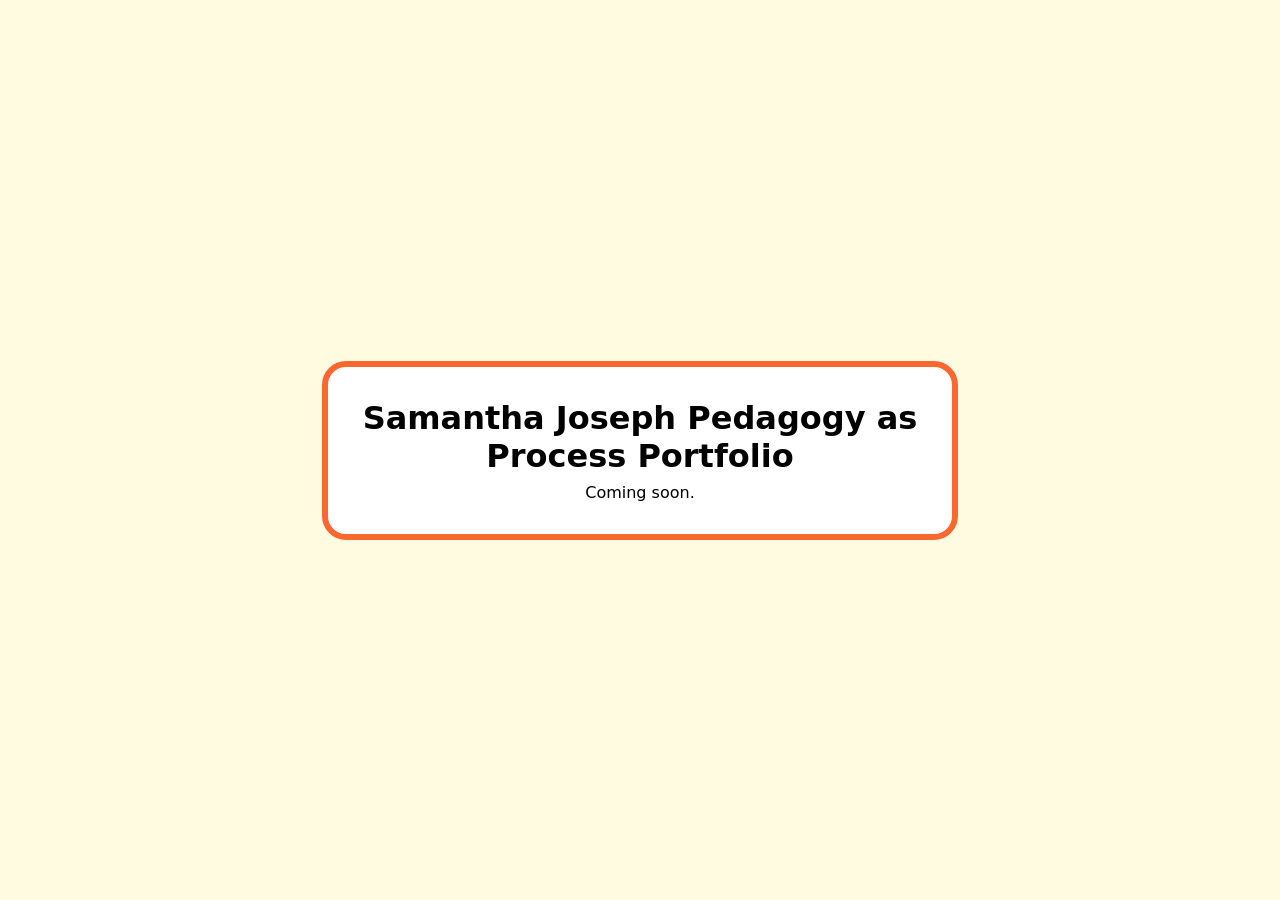
==== index.html @ 89654769 "Placeholder page" ====
<!doctype html>
<html lang="en">
<head>
  <meta charset="utf-8">
  <meta name="viewport" content="width=device-width, initial-scale=1">
  <title>Samantha Joseph Pedagogy as Process Portfolio</title>
  <style>
    body { margin: 0; min-height: 100vh; display: grid; place-items: center; background: #FFFBE0; font-family: system-ui, sans-serif; color: #000; }
    main { margin: 16px; padding: 2rem; background: #fff; border: 6px solid #FA682F; border-radius: 24px; text-align: center; max-width: 560px; }
    h1 { margin: 0 0 .5rem; }
    p { margin: 0; }
  </style>
</head>
<body>
  <main>
    <h1>Samantha Joseph Pedagogy as Process Portfolio</h1>
    <p>Coming soon.</p>
  </main>
</body>
</html>
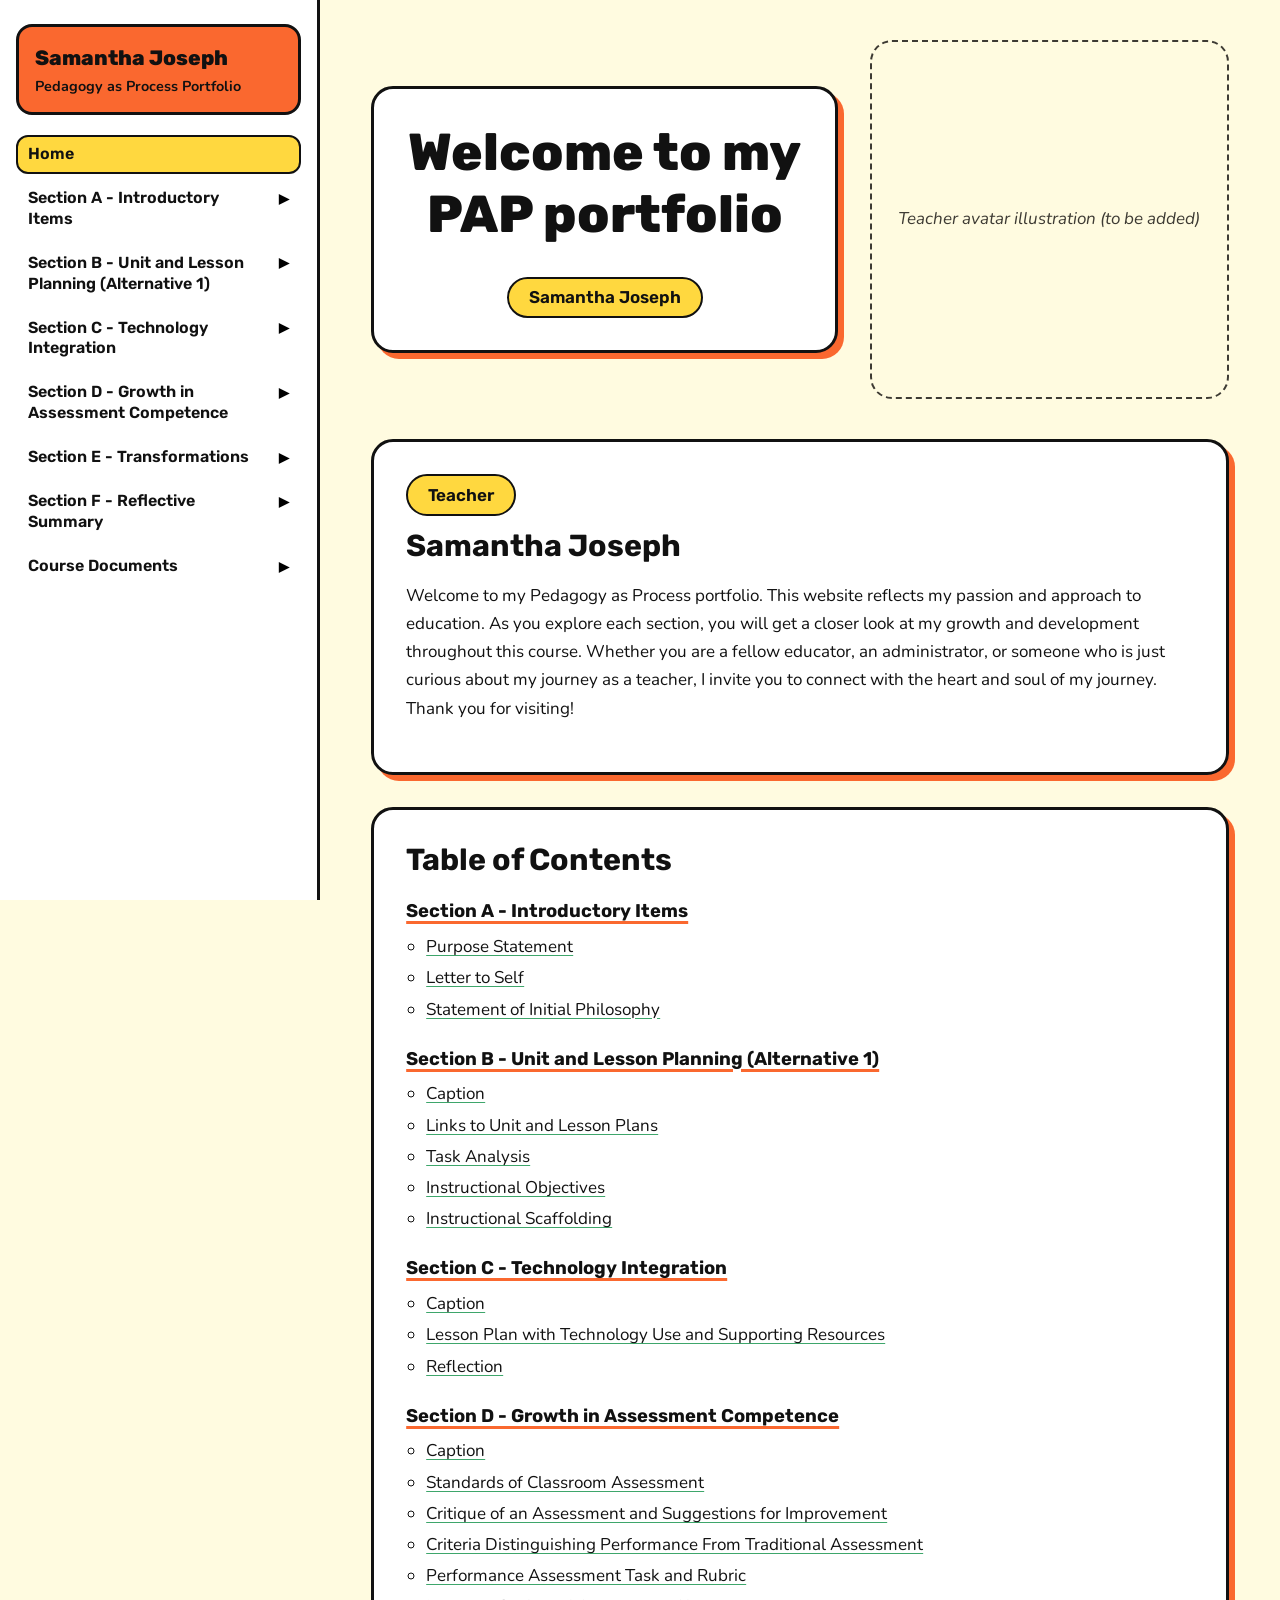
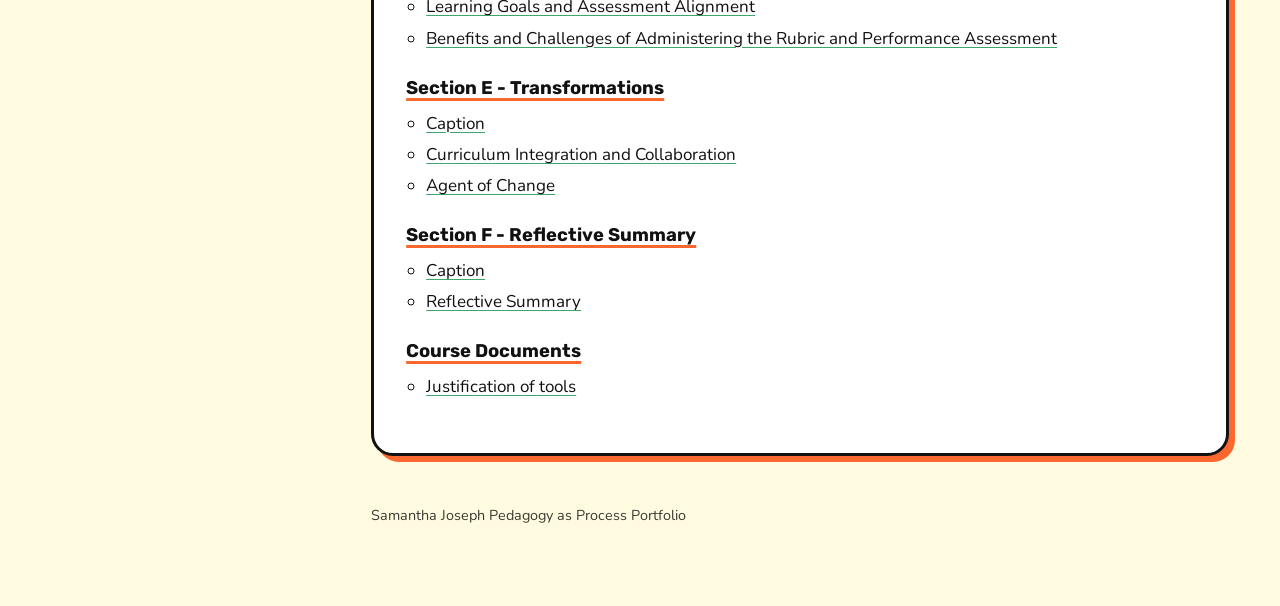
==== commit 47012732: "Site skeleton with full-title sidebar navigation" ====
--- a/index.html
+++ b/index.html
@@ -4,17 +4,110 @@
   <meta charset="utf-8">
   <meta name="viewport" content="width=device-width, initial-scale=1">
   <title>Samantha Joseph Pedagogy as Process Portfolio</title>
-  <style>
-    body { margin: 0; min-height: 100vh; display: grid; place-items: center; background: #FFFBE0; font-family: system-ui, sans-serif; color: #000; }
-    main { margin: 16px; padding: 2rem; background: #fff; border: 6px solid #FA682F; border-radius: 24px; text-align: center; max-width: 560px; }
-    h1 { margin: 0 0 .5rem; }
-    p { margin: 0; }
-  </style>
+  <link rel="preconnect" href="https://fonts.googleapis.com">
+  <link rel="preconnect" href="https://fonts.gstatic.com" crossorigin>
+  <link href="https://fonts.googleapis.com/css2?family=Nunito:wght@400;600;700&family=Rubik:wght@500;600;700;800&display=swap" rel="stylesheet">
+  <link rel="stylesheet" href="assets/css/style.css">
 </head>
 <body>
-  <main>
-    <h1>Samantha Joseph Pedagogy as Process Portfolio</h1>
-    <p>Coming soon.</p>
-  </main>
+  <a class="skip-link" href="#main">Skip to content</a>
+
+  <header class="topbar">
+    <a class="topbar-brand" href="index.html">Samantha Joseph Pedagogy as Process Portfolio</a>
+    <button class="menu-button" type="button" aria-expanded="false" aria-controls="site-nav">Menu</button>
+  </header>
+
+  <div class="layout">
+    <nav id="site-nav" class="sidebar" aria-label="Portfolio sections">
+      <noscript><a href="index.html">Table of Contents</a></noscript>
+    </nav>
+
+    <main id="main">
+      <div class="hero">
+        <div class="card">
+          <h1>Welcome to my PAP portfolio</h1>
+          <span class="pill">Samantha Joseph</span>
+        </div>
+        <div class="image-placeholder">Teacher avatar illustration (to be added)</div>
+      </div>
+
+      <section class="card" aria-labelledby="about-heading">
+        <span class="pill">Teacher</span>
+        <h2 id="about-heading" style="margin-top:.75rem">Samantha Joseph</h2>
+        <p>Welcome to my Pedagogy as Process portfolio. This website reflects my passion and approach to education. As you explore each section, you will get a closer look at my growth and development throughout this course. Whether you are a fellow educator, an administrator, or someone who is just curious about my journey as a teacher, I invite you to connect with the heart and soul of my journey. Thank you for visiting!</p>
+      </section>
+
+      <section class="card" aria-labelledby="toc-heading">
+        <h2 id="toc-heading">Table of Contents</h2>
+        <ul class="toc">
+          <li>
+            <a href="section-a.html">Section A - Introductory Items</a>
+            <ul>
+              <li><a href="section-a.html#purpose-statement">Purpose Statement</a></li>
+              <li><a href="section-a.html#letter-to-self">Letter to Self</a></li>
+              <li><a href="section-a.html#statement-of-initial-philosophy">Statement of Initial Philosophy</a></li>
+            </ul>
+          </li>
+          <li>
+            <a href="section-b.html">Section B - Unit and Lesson Planning (Alternative 1)</a>
+            <ul>
+              <li><a href="section-b.html#caption">Caption</a></li>
+              <li><a href="section-b.html#links-to-unit-and-lesson-plans">Links to Unit and Lesson Plans</a></li>
+              <li><a href="section-b.html#task-analysis">Task Analysis</a></li>
+              <li><a href="section-b.html#instructional-objectives">Instructional Objectives</a></li>
+              <li><a href="section-b.html#instructional-scaffolding">Instructional Scaffolding</a></li>
+            </ul>
+          </li>
+          <li>
+            <a href="section-c.html">Section C - Technology Integration</a>
+            <ul>
+              <li><a href="section-c.html#caption">Caption</a></li>
+              <li><a href="section-c.html#lesson-plan-with-technology-use">Lesson Plan with Technology Use and Supporting Resources</a></li>
+              <li><a href="section-c.html#reflection">Reflection</a></li>
+            </ul>
+          </li>
+          <li>
+            <a href="section-d.html">Section D - Growth in Assessment Competence</a>
+            <ul>
+              <li><a href="section-d.html#caption">Caption</a></li>
+              <li><a href="section-d.html#standards-of-classroom-assessment">Standards of Classroom Assessment</a></li>
+              <li><a href="section-d.html#critique-of-an-assessment">Critique of an Assessment and Suggestions for Improvement</a></li>
+              <li><a href="section-d.html#performance-vs-traditional-assessment">Criteria Distinguishing Performance From Traditional Assessment</a></li>
+              <li><a href="section-d.html#performance-assessment-task-and-rubric">Performance Assessment Task and Rubric</a></li>
+              <li><a href="section-d.html#learning-goals-and-assessment-alignment">Learning Goals and Assessment Alignment</a></li>
+              <li><a href="section-d.html#benefits-and-challenges">Benefits and Challenges of Administering the Rubric and Performance Assessment</a></li>
+            </ul>
+          </li>
+          <li>
+            <a href="section-e.html">Section E - Transformations</a>
+            <ul>
+              <li><a href="section-e.html#caption">Caption</a></li>
+              <li><a href="section-e.html#curriculum-integration-and-collaboration">Curriculum Integration and Collaboration</a></li>
+              <li><a href="section-e.html#agent-of-change">Agent of Change</a></li>
+            </ul>
+          </li>
+          <li>
+            <a href="section-f.html">Section F - Reflective Summary</a>
+            <ul>
+              <li><a href="section-f.html#caption">Caption</a></li>
+              <li><a href="section-f.html#reflective-summary">Reflective Summary</a></li>
+            </ul>
+          </li>
+          <li>
+            <a href="course-documents.html">Course Documents</a>
+            <ul>
+              <li><a href="course-documents.html#justification-of-tools">Justification of tools</a></li>
+            </ul>
+          </li>
+        </ul>
+      </section>
+      <footer class="site-footer">
+        <p>Samantha Joseph Pedagogy as Process Portfolio</p>
+      </footer>
+    </main>
+  </div>
+
+  <div class="scrim" hidden></div>
+  <script src="assets/js/nav.js"></script>
 </body>
-</html>
+</html>
--- a/assets/css/style.css
+++ b/assets/css/style.css
@@ -0,0 +1,268 @@
+/* ---------- Colours and fonts (from the Canva site) ---------- */
+:root {
+  --cream: #FFFBE0;
+  --orange: #FA682F;
+  --yellow: #FFD83F;
+  --green: #3EA66B;
+  --black: #111111;
+  --white: #FFFFFF;
+  --ink-soft: #3d3a33;
+
+  --font-heading: "Rubik", system-ui, sans-serif;
+  --font-body: "Nunito", system-ui, sans-serif;
+
+  --sidebar-width: 320px;
+  --radius: 22px;
+  --border: 3px solid var(--black);
+  --shadow: 6px 6px 0 var(--orange);
+}
+
+*, *::before, *::after { box-sizing: border-box; }
+
+html { scroll-behavior: smooth; scroll-padding-top: 1.5rem; }
+
+body {
+  margin: 0;
+  background: var(--cream);
+  color: var(--black);
+  font-family: var(--font-body);
+  font-size: 1.0625rem;
+  line-height: 1.65;
+}
+
+h1, h2, h3 { font-family: var(--font-heading); line-height: 1.2; margin: 0 0 .6em; }
+h1 { font-size: clamp(2rem, 5vw, 3.25rem); font-weight: 800; }
+h2 { font-size: clamp(1.4rem, 3vw, 1.9rem); font-weight: 700; }
+h3 { font-size: 1.25rem; font-weight: 700; }
+p { margin: 0 0 1em; }
+a { color: inherit; }
+img { max-width: 100%; height: auto; }
+
+:focus-visible { outline: 3px solid var(--green); outline-offset: 3px; }
+
+.skip-link {
+  position: absolute; left: 1rem; top: -100px; z-index: 100;
+  background: var(--yellow); border: var(--border); border-radius: 12px;
+  padding: .5rem 1rem; font-weight: 700;
+}
+.skip-link:focus { top: 1rem; }
+
+/* ---------- Layout ---------- */
+.layout { display: flex; min-height: 100vh; }
+
+main {
+  flex: 1;
+  min-width: 0;
+  padding: 2.5rem clamp(16px, 4vw, 3.5rem) 4rem;
+  max-width: 1000px;
+}
+
+/* ---------- Sidebar navigation ---------- */
+.sidebar {
+  position: sticky; top: 0;
+  flex: 0 0 var(--sidebar-width);
+  height: 100vh;
+  overflow-y: auto;
+  background: var(--white);
+  border-right: var(--border);
+  padding: 1.5rem 1rem 2rem;
+}
+
+.brand {
+  display: block;
+  text-decoration: none;
+  background: var(--orange);
+  border: var(--border);
+  border-radius: 16px;
+  padding: .85rem 1rem;
+  margin-bottom: 1.25rem;
+}
+.brand-name { display: block; font-family: var(--font-heading); font-weight: 800; font-size: 1.3rem; }
+.brand-sub { display: block; font-weight: 700; font-size: .9rem; color: var(--black); }
+
+.nav-list, .nav-sub { list-style: none; margin: 0; padding: 0; }
+.nav-group { margin-bottom: .35rem; }
+
+.nav-row { display: flex; align-items: flex-start; gap: .25rem; }
+
+.nav-section {
+  flex: 1;
+  display: block;
+  padding: .55rem .75rem;
+  border-radius: 12px;
+  font-family: var(--font-heading);
+  font-weight: 600;
+  font-size: 1rem;
+  line-height: 1.3;
+  text-decoration: none;
+}
+.nav-section:hover { background: var(--cream); }
+.nav-section[aria-current="page"] { background: var(--yellow); border: 2px solid var(--black); padding: calc(.55rem - 2px) calc(.75rem - 2px); }
+
+.nav-toggle {
+  flex: 0 0 auto;
+  width: 2.25rem; height: 2.25rem;
+  margin-top: .1rem;
+  border: 0; border-radius: 10px;
+  background: transparent;
+  font-size: 1.4rem;
+  line-height: 1;
+  cursor: pointer;
+}
+.nav-toggle:hover { background: var(--cream); }
+.nav-toggle span { display: inline-block; transition: transform .2s; }
+.nav-toggle[aria-expanded="false"] span { transform: rotate(-90deg); }
+
+.nav-sub {
+  margin: .25rem 0 .6rem .9rem;
+  padding-left: .75rem;
+  border-left: 3px solid var(--orange);
+}
+.nav-sub a {
+  display: block;
+  padding: .3rem .5rem;
+  border-radius: 8px;
+  font-size: .925rem;
+  line-height: 1.35;
+  text-decoration: none;
+  color: var(--ink-soft);
+}
+.nav-sub a:hover { background: var(--cream); color: var(--black); }
+.nav-sub a.is-active { background: var(--cream); color: var(--black); font-weight: 700; }
+
+/* ---------- Mobile top bar + drawer ---------- */
+.topbar { display: none; }
+.scrim { display: none; }
+
+@media (max-width: 900px) {
+  .topbar {
+    position: sticky; top: 0; z-index: 30;
+    display: flex; align-items: center; justify-content: space-between; gap: 1rem;
+    padding: .6rem 16px;
+    background: var(--white);
+    border-bottom: var(--border);
+  }
+  .topbar-brand {
+    font-family: var(--font-heading); font-weight: 700; line-height: 1.2;
+    text-decoration: none; font-size: .95rem;
+  }
+  .menu-button {
+    flex: 0 0 auto;
+    font: 700 1rem var(--font-heading);
+    background: var(--yellow);
+    border: var(--border); border-radius: 12px;
+    padding: .45rem .9rem;
+    cursor: pointer;
+  }
+
+  .sidebar {
+    position: fixed; top: 0; left: 0; z-index: 50;
+    width: min(88vw, 360px);
+    transform: translateX(-105%);
+    transition: transform .25s ease;
+    visibility: hidden;
+  }
+  body.nav-open .sidebar { transform: translateX(0); visibility: visible; }
+  body.nav-open { overflow: hidden; }
+
+  .scrim:not([hidden]) {
+    display: block;
+    position: fixed; inset: 0; z-index: 40;
+    background: rgba(0, 0, 0, .4);
+  }
+
+  main { padding-top: 1.5rem; }
+  html { scroll-padding-top: 5rem; }
+}
+
+@media (prefers-reduced-motion: reduce) {
+  html { scroll-behavior: auto; }
+  .sidebar, .nav-toggle span { transition: none; }
+}
+
+/* ---------- Content blocks ---------- */
+.card {
+  background: var(--white);
+  border: var(--border);
+  border-radius: var(--radius);
+  box-shadow: var(--shadow);
+  padding: clamp(1.25rem, 3vw, 2rem);
+  margin-bottom: 2rem;
+}
+
+.section-header {
+  background: var(--orange);
+  border: var(--border);
+  border-radius: var(--radius);
+  padding: clamp(1.25rem, 3vw, 2rem);
+  margin-bottom: 2rem;
+}
+.section-header .eyebrow {
+  display: inline-block;
+  background: var(--yellow);
+  border: 2px solid var(--black);
+  border-radius: 999px;
+  padding: .15rem .9rem;
+  font-family: var(--font-heading);
+  font-weight: 700;
+  margin-bottom: .75rem;
+}
+.section-header h1 { margin: 0; }
+
+.pill {
+  display: inline-block;
+  background: var(--yellow);
+  border: 2px solid var(--black);
+  border-radius: 999px;
+  padding: .3rem 1.25rem;
+  font-family: var(--font-heading);
+  font-weight: 600;
+}
+
+.placeholder {
+  border: 2px dashed var(--ink-soft);
+  border-radius: 14px;
+  padding: 1rem 1.25rem;
+  color: var(--ink-soft);
+  font-style: italic;
+  background: var(--cream);
+}
+
+.image-placeholder {
+  display: grid; place-items: center;
+  aspect-ratio: 1;
+  border: 2px dashed var(--ink-soft);
+  border-radius: var(--radius);
+  background: var(--cream);
+  color: var(--ink-soft);
+  font-style: italic;
+  text-align: center;
+  padding: 1rem;
+}
+
+/* ---------- Home page ---------- */
+.hero {
+  display: grid;
+  grid-template-columns: 1.3fr 1fr;
+  gap: 2rem;
+  align-items: center;
+  margin-bottom: 2.5rem;
+}
+.hero .card { margin-bottom: 0; text-align: center; }
+@media (max-width: 640px) {
+  .hero { grid-template-columns: 1fr; }
+  .hero .image-placeholder { width: 70%; justify-self: center; }
+}
+
+.toc { list-style: none; padding: 0; margin: 0; }
+.toc > li { margin-bottom: 1.25rem; }
+.toc > li > a {
+  font-family: var(--font-heading); font-weight: 700; font-size: 1.15rem;
+  text-decoration-color: var(--orange); text-decoration-thickness: 3px; text-underline-offset: 4px;
+}
+.toc ul { margin: .4rem 0 0; padding-left: 1.25rem; }
+.toc ul li { margin: .2rem 0; }
+.toc ul a { text-decoration-color: var(--green); text-underline-offset: 3px; }
+
+/* ---------- Footer ---------- */
+.site-footer { margin-top: 3rem; font-size: .9rem; color: var(--ink-soft); }
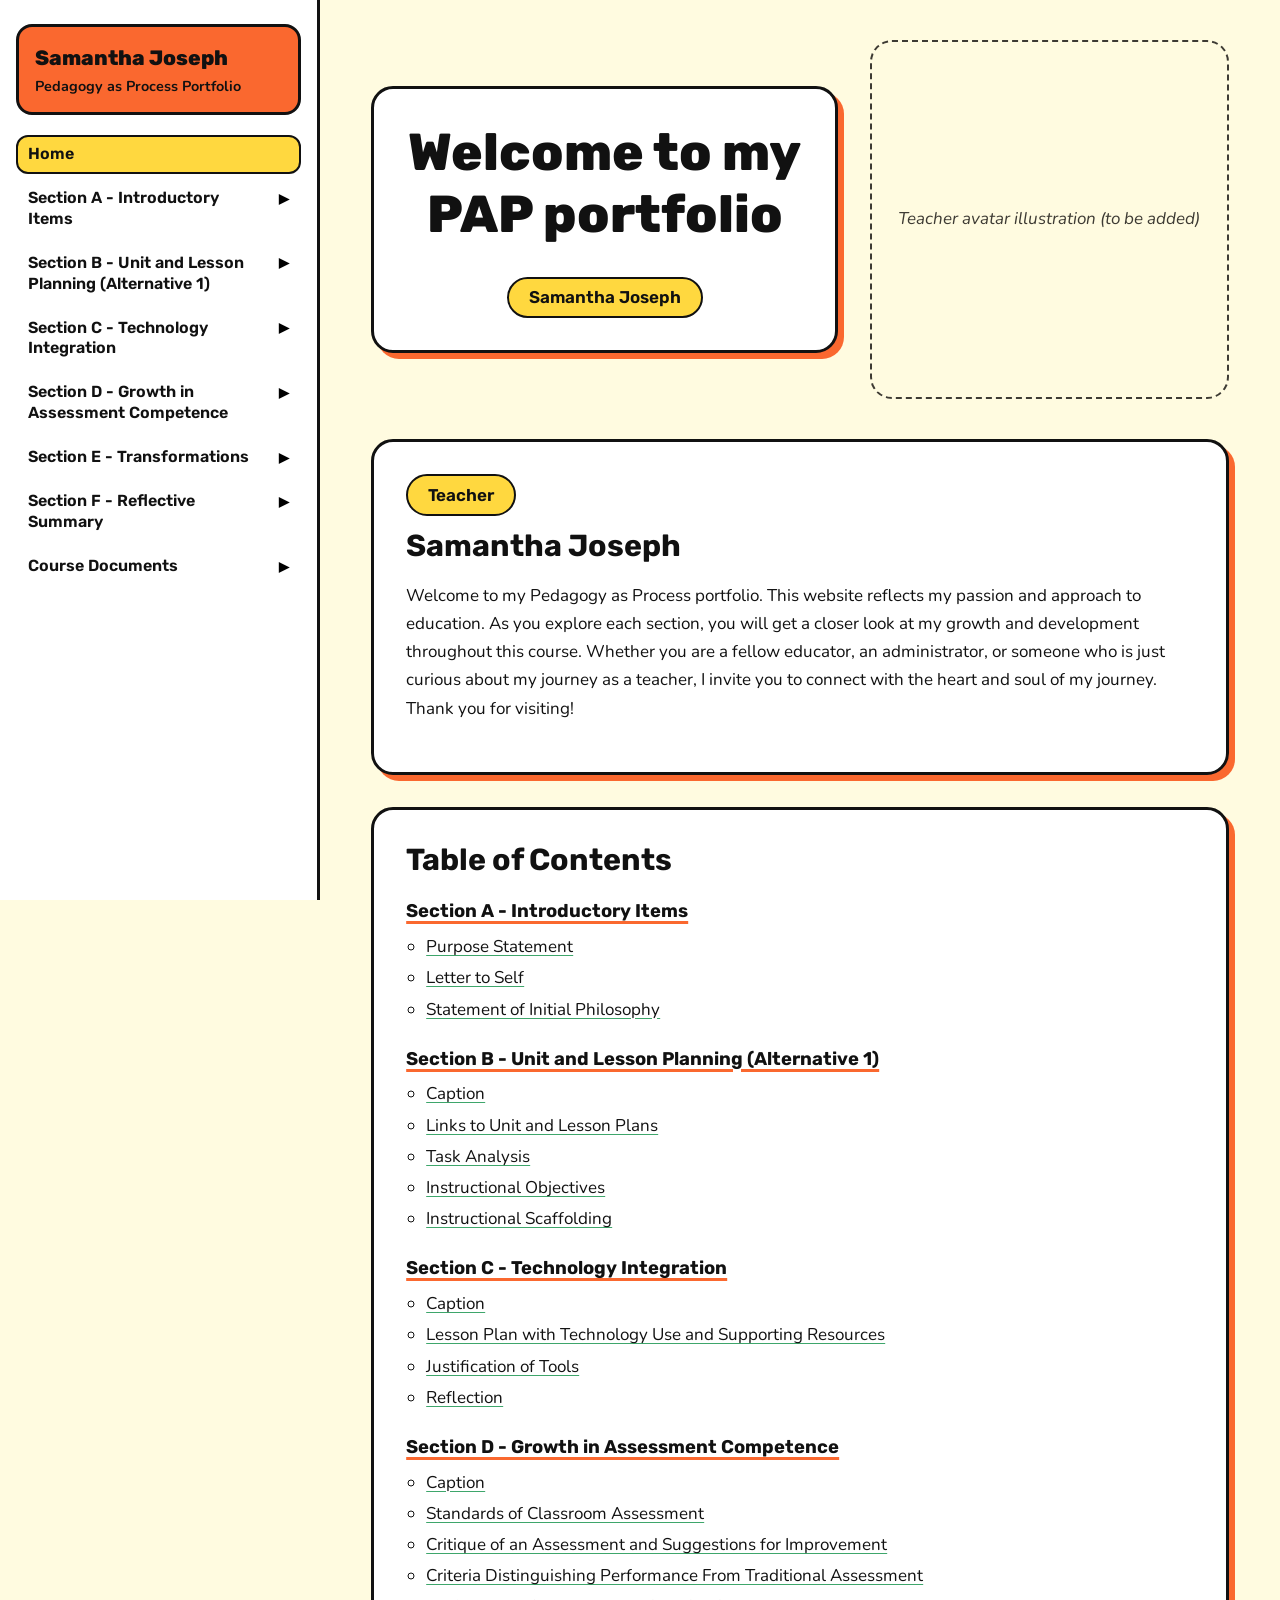
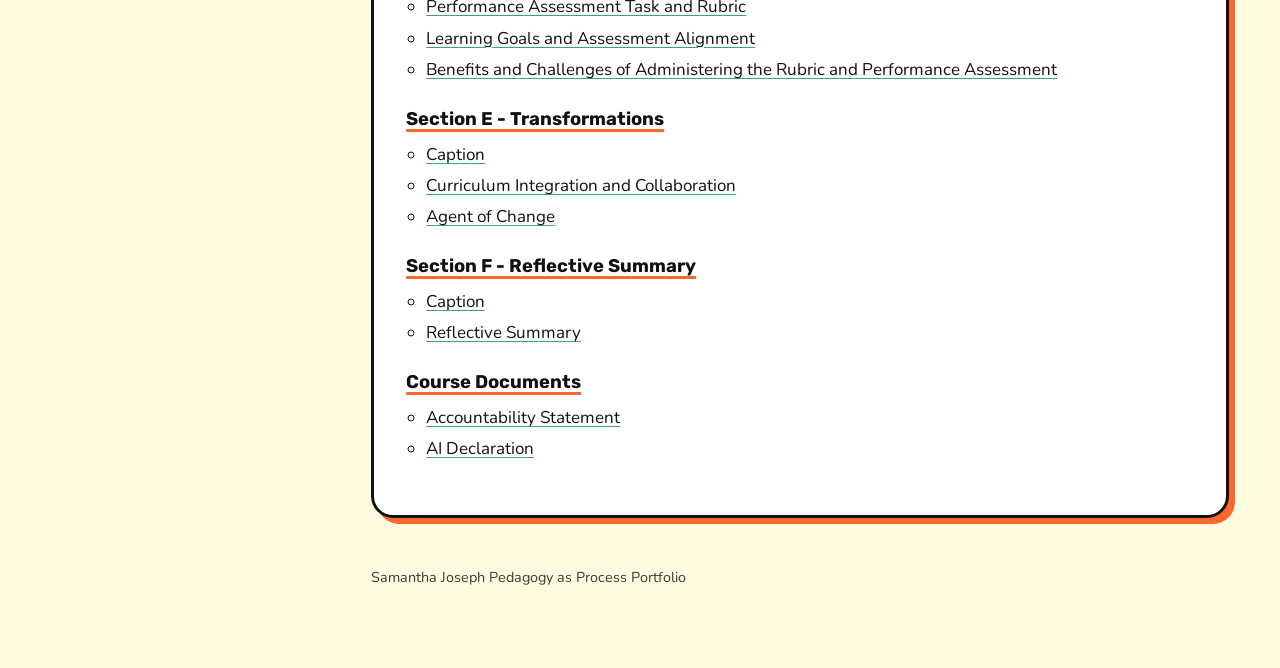
==== commit 2a73a1c7: "Move Justification of Tools to Section C; add Course Documents items Co-Authored-By: Claude Opus 5.5" ====
--- a/index.html
+++ b/index.html
@@ -63,6 +63,7 @@
             <ul>
               <li><a href="section-c.html#caption">Caption</a></li>
               <li><a href="section-c.html#lesson-plan-with-technology-use">Lesson Plan with Technology Use and Supporting Resources</a></li>
+              <li><a href="section-c.html#justification-of-tools">Justification of Tools</a></li>
               <li><a href="section-c.html#reflection">Reflection</a></li>
             </ul>
           </li>
@@ -96,7 +97,8 @@
           <li>
             <a href="course-documents.html">Course Documents</a>
             <ul>
-              <li><a href="course-documents.html#justification-of-tools">Justification of tools</a></li>
+              <li><a href="course-documents.html#accountability-statement">Accountability Statement</a></li>
+              <li><a href="course-documents.html#ai-declaration">AI Declaration</a></li>
             </ul>
           </li>
         </ul>
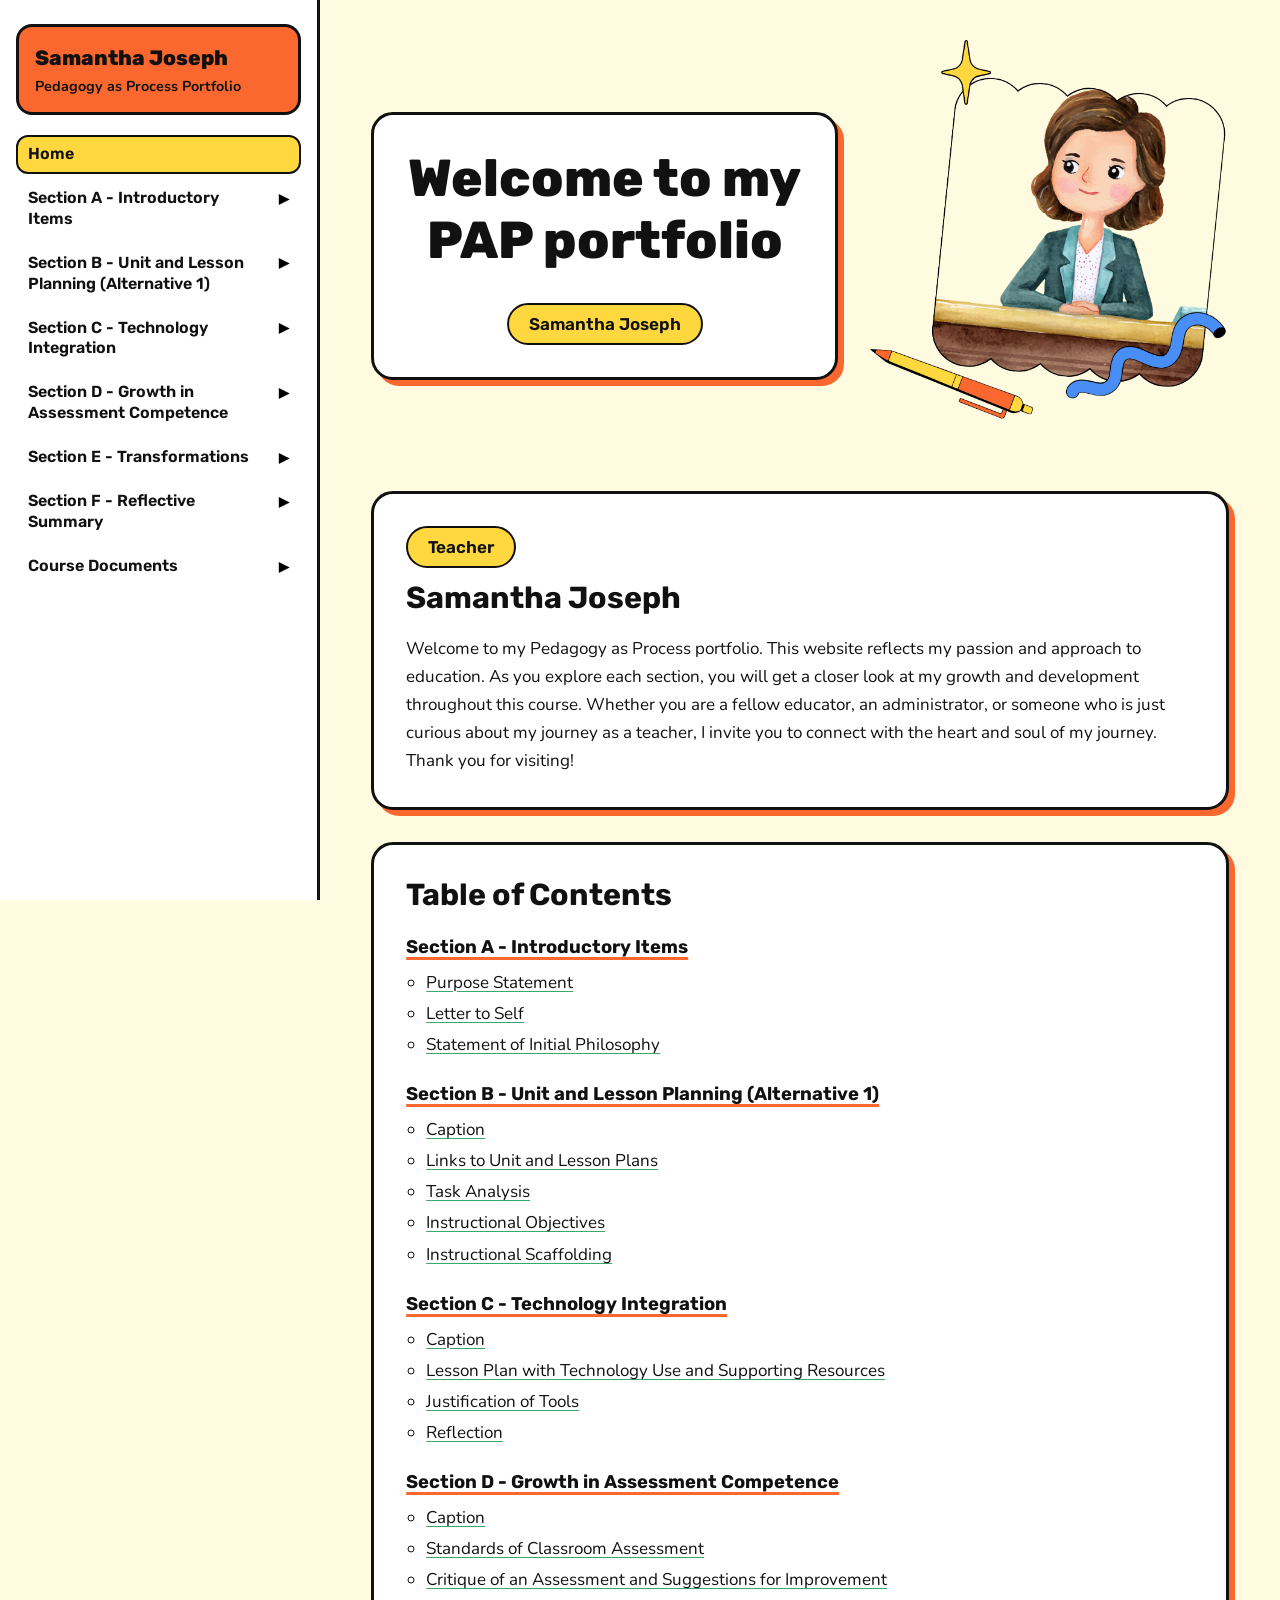
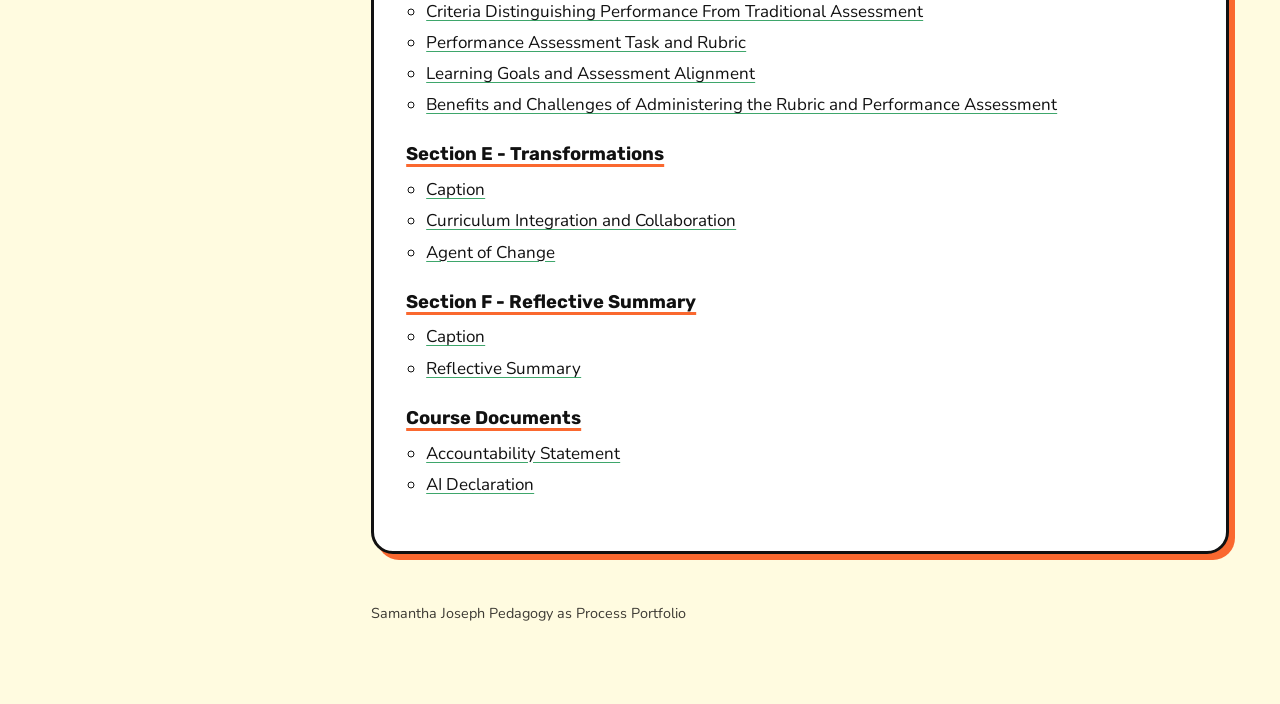
==== commit 67c0b79b: "Add avatar to home page and Section A content Co-Authored-By: Claude Opus 5.5 <noreply@anthropic.com" ====
--- a/index.html
+++ b/index.html
@@ -28,7 +28,9 @@
           <h1>Welcome to my PAP portfolio</h1>
           <span class="pill">Samantha Joseph</span>
         </div>
-        <div class="image-placeholder">Teacher avatar illustration (to be added)</div>
+        <img class="hero-avatar" src="assets/images/avatar.png" width="595" height="682"
+             alt="Watercolour illustration of Samantha Joseph, a smiling teacher with shoulder-length brown hair and a teal blazer, seated at a desk">
+
       </div>
 
       <section class="card" aria-labelledby="about-heading">
--- a/assets/css/style.css
+++ b/assets/css/style.css
@@ -240,6 +240,24 @@
   padding: 1rem;
 }
 
+.card p:last-of-type { margin-bottom: 0; }
+
+.word-count {
+  display: inline-block;
+  margin-top: 1.25rem;
+  padding: .15rem .8rem;
+  border: 2px solid var(--black);
+  border-radius: 999px;
+  background: var(--cream);
+  font-size: .875rem;
+  font-weight: 700;
+}
+
+/* Letter to Self */
+.letter-date { margin-bottom: 1.25rem; }
+.letter-salutation { font-weight: 700; }
+.letter-signoff { margin-top: 1.5rem; }
+
 /* ---------- Home page ---------- */
 .hero {
   display: grid;
@@ -249,9 +267,10 @@
   margin-bottom: 2.5rem;
 }
 .hero .card { margin-bottom: 0; text-align: center; }
+.hero-avatar { display: block; width: 100%; max-width: 420px; justify-self: center; }
 @media (max-width: 640px) {
   .hero { grid-template-columns: 1fr; }
-  .hero .image-placeholder { width: 70%; justify-self: center; }
+  .hero-avatar { width: 75%; }
 }
 
 .toc { list-style: none; padding: 0; margin: 0; }
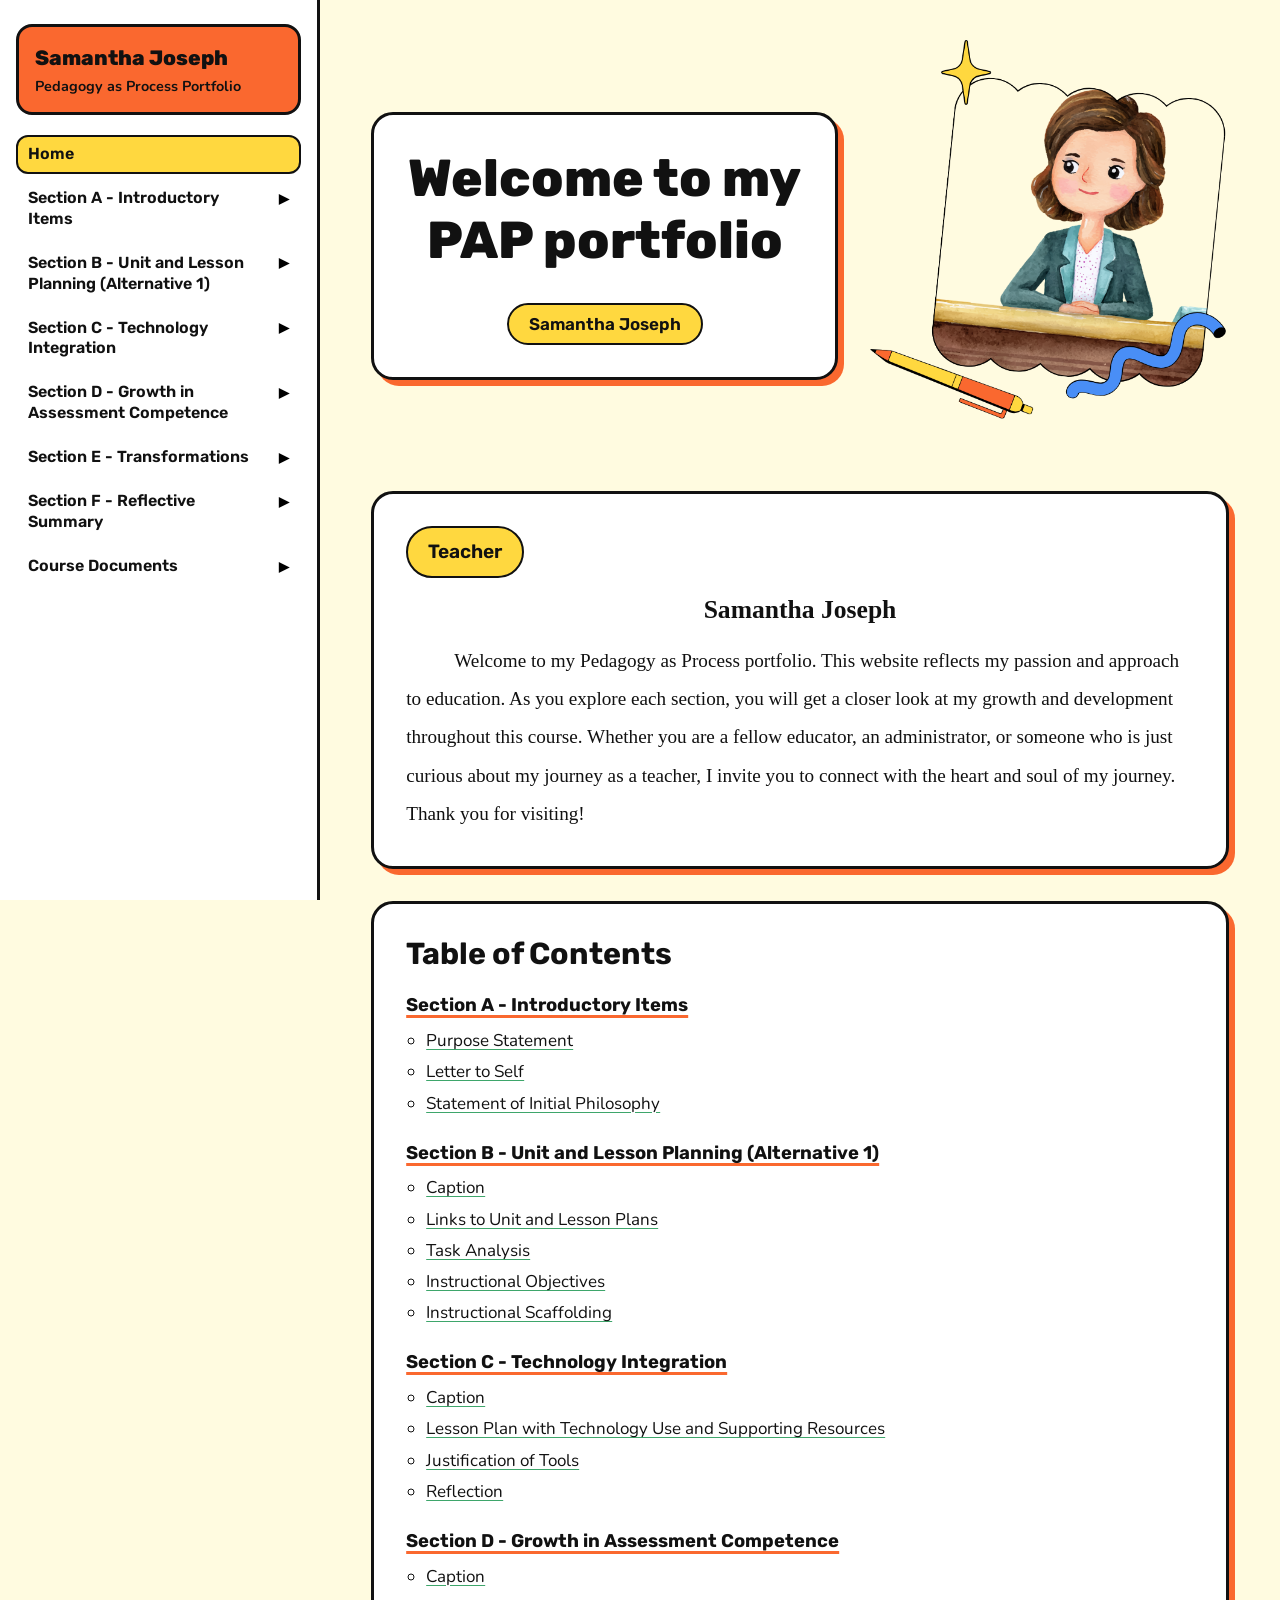
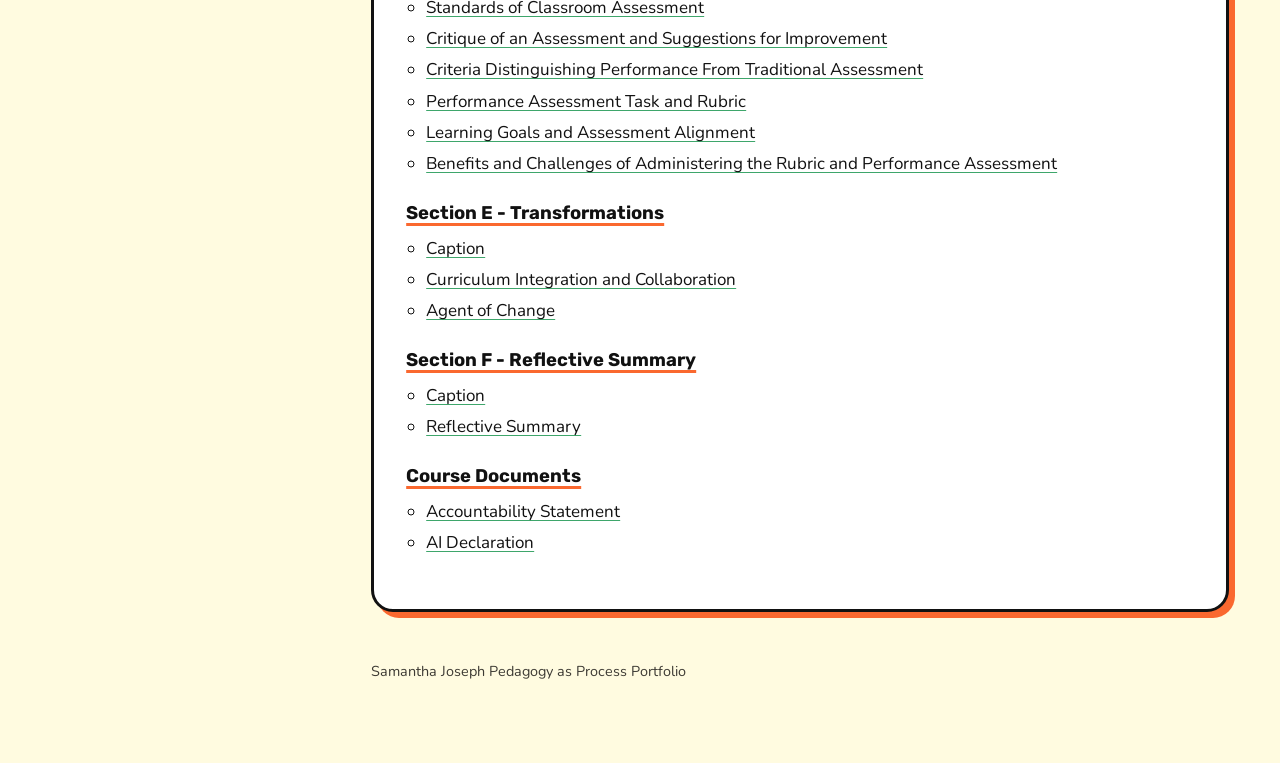
==== commit 793d3369: "Apply APA 7 text formatting to portfolio content Co-Authored-By: Claude Opus 5.5 <noreply@anthropic." ====
--- a/index.html
+++ b/index.html
@@ -33,7 +33,7 @@
 
       </div>
 
-      <section class="card" aria-labelledby="about-heading">
+      <section class="card apa" aria-labelledby="about-heading">
         <span class="pill">Teacher</span>
         <h2 id="about-heading" style="margin-top:.75rem">Samantha Joseph</h2>
         <p>Welcome to my Pedagogy as Process portfolio. This website reflects my passion and approach to education. As you explore each section, you will get a closer look at my growth and development throughout this course. Whether you are a fellow educator, an administrator, or someone who is just curious about my journey as a teacher, I invite you to connect with the heart and soul of my journey. Thank you for visiting!</p>
--- a/assets/css/style.css
+++ b/assets/css/style.css
@@ -10,6 +10,8 @@
 
   --font-heading: "Rubik", system-ui, sans-serif;
   --font-body: "Nunito", system-ui, sans-serif;
+  /* APA 7 approved font for all portfolio writing */
+  --font-apa: "Times New Roman", Times, serif;
 
   --sidebar-width: 320px;
   --radius: 22px;
@@ -240,7 +242,31 @@
   padding: 1rem;
 }
 
-.card p:last-of-type { margin-bottom: 0; }
+/* ---------- APA 7 formatting for portfolio writing ----------
+   Times New Roman, double-spaced, left-aligned, 0.5 in first-line indent,
+   no extra space between paragraphs.
+   h2 = Level 1 (centred, bold), h3 = Level 2 (left, bold), h4 = Level 3 (left, bold italic).
+   Font sizes are larger than APA's 12 pt for screen reading (allowed by Samantha's lecturers). */
+.apa {
+  font-family: var(--font-apa);
+  font-size: 1.2rem;
+  line-height: 2;
+  text-align: left;
+}
+.apa h2, .apa h3, .apa h4 {
+  font-family: var(--font-apa);
+  font-weight: 700;
+  line-height: 1.6;
+  margin: 0 0 .4em;
+}
+.apa h2 { font-size: 1.6rem; text-align: center; }
+.apa h3, .apa h4 { font-size: 1.3rem; }
+.apa h4 { font-style: italic; }
+.apa p { margin: 0; text-indent: .5in; }
+.apa p.no-indent, .apa p.placeholder { text-indent: 0; }
+
+/* APA reference list: hanging indent */
+.apa .references p { text-indent: -.5in; padding-left: .5in; }
 
 .word-count {
   display: inline-block;
@@ -249,14 +275,14 @@
   border: 2px solid var(--black);
   border-radius: 999px;
   background: var(--cream);
+  font-family: var(--font-body);
   font-size: .875rem;
   font-weight: 700;
+  line-height: 1.5;
 }
 
 /* Letter to Self */
-.letter-date { margin-bottom: 1.25rem; }
-.letter-salutation { font-weight: 700; }
-.letter-signoff { margin-top: 1.5rem; }
+.apa p.letter-signoff { margin-top: 2em; }
 
 /* ---------- Home page ---------- */
 .hero {
